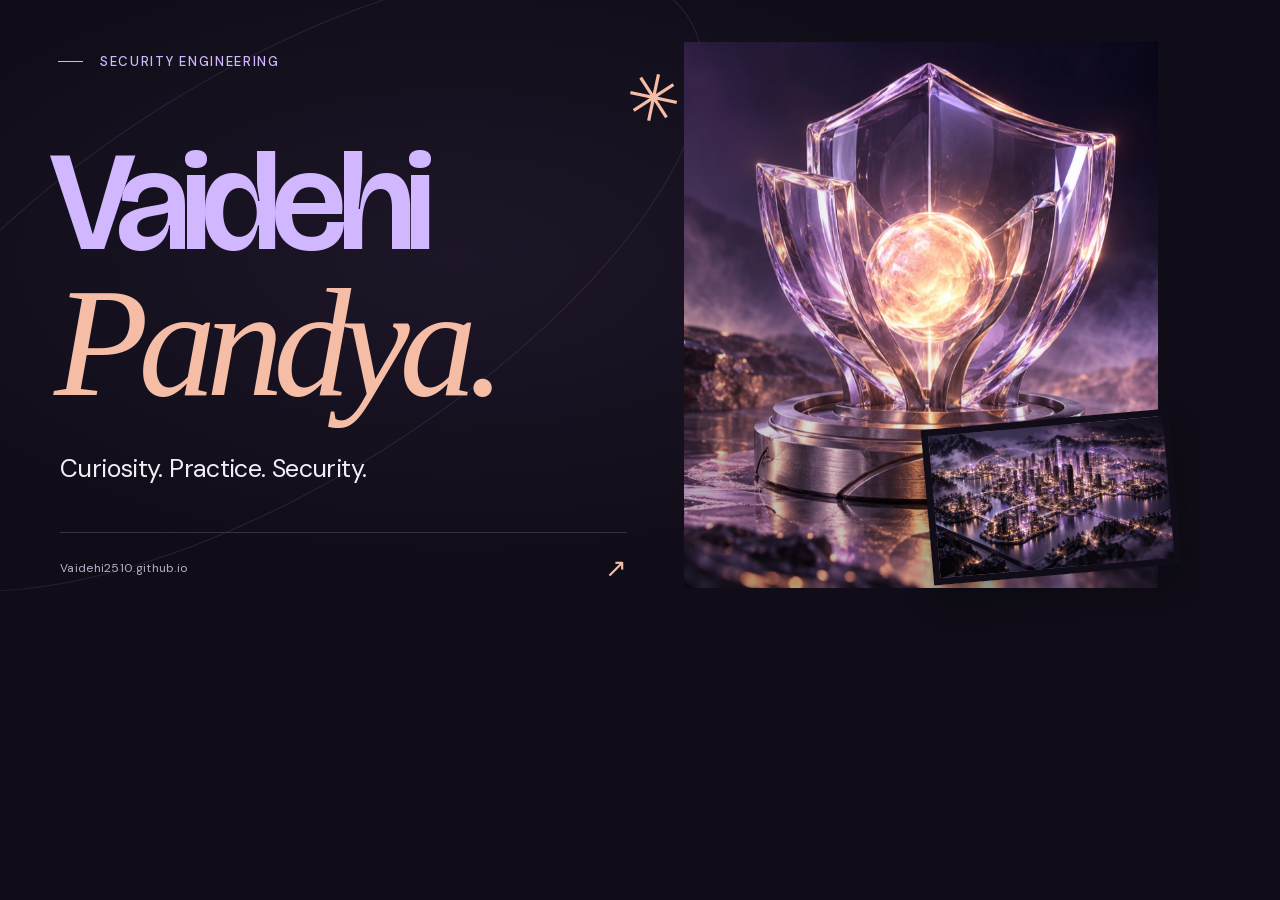
==== scripts/social-preview.html @ 8601d387 "Rebuild portfolio with editorial motion and illustrated projects" ====
<!doctype html>
<html lang="en">
<head>
  <meta charset="utf-8">
  <meta name="viewport" content="width=device-width, initial-scale=1">
  <title>Vaidehi Pandya — Social preview source</title>
  <!-- Render at a 1200 × 630 viewport, device scale factor 1, after fonts and images load. -->
  <style>
    @font-face { font-family: Bricolage; src: url('../assets/fonts/bricolage-grotesque-latin.woff2') format('woff2'); font-weight: 200 800; font-display: block; }
    @font-face { font-family: DM; src: url('../assets/fonts/dm-sans-latin.woff2') format('woff2'); font-weight: 100 900; font-display: block; }
    * { box-sizing: border-box; }
    html, body { width: 1200px; height: 630px; margin: 0; overflow: hidden; }
    body { color: #f4edf8; background: #100d18; font-family: DM, sans-serif; }
    main { position: relative; width: 100%; height: 100%; overflow: hidden; background: radial-gradient(ellipse at 38% 41%, #44305740, transparent 59%), #100d18; }
    .orbit { position: absolute; top: 74px; left: -219px; width: 983px; height: 409px; border: 1px solid #b59acd25; border-radius: 50%; rotate: -32deg; }
    .image { position: absolute; top: 42px; right: 42px; width: 474px; height: 546px; overflow: hidden; }
    .image > img { width: 100%; height: 100%; object-fit: cover; object-position: 55% 50%; }
    .image::after { content: ''; position: absolute; inset: 0; background: linear-gradient(90deg, #100d1833, transparent 40%), linear-gradient(0deg, #100d1840, transparent 50%); }
    .inset { position: absolute; right: 24px; bottom: 55px; width: 249px; height: 156px; object-fit: cover; border: 7px solid #100d18; rotate: -5deg; box-shadow: 0 16px 30px #0005; }
    .label { position: absolute; left: 58px; top: 53px; margin: 0; display: flex; align-items: center; gap: 17px; font-size: 13px; font-weight: 500; letter-spacing: .13em; text-transform: uppercase; color: #d1b7ff; }
    .label::before { content: ''; width: 25px; height: 1px; background: #d1b7ff; }
    h1 { position: absolute; left: 49px; top: 139px; margin: 0; z-index: 2; font: 600 142px/.9 Bricolage, sans-serif; letter-spacing: -.068em; color: #d1b7ff; }
    h1 span { display: block; }
    h1 em { display: block; margin-left: 5px; padding-top: 4px; color: #f5bda6; font: italic 400 155px/.94 'Iowan Old Style', Georgia, serif; letter-spacing: -.065em; }
    .statement { position: absolute; left: 60px; top: 452px; margin: 0; font-size: 25px; font-weight: 400; letter-spacing: -.025em; }
    .footer { position: absolute; left: 60px; right: 573px; bottom: 49px; display: flex; justify-content: space-between; align-items: center; border-top: 1px solid #393142; padding-top: 22px; color: #b9aec8; font-size: 12px; letter-spacing: .025em; }
    .arrow { font-size: 26px; line-height: 1; color: #f5bda6; }
    .star { position: absolute; right: 520px; top: 67px; z-index: 3; font-size: 65px; line-height: 1; color: #f5bda6; rotate: 12deg; }
  </style>
</head>
<body>
  <main aria-label="Vaidehi Pandya. Security Engineering. Curiosity. Practice. Security.">
    <div class="orbit" aria-hidden="true"></div>
    <div class="image"><img src="../assets/projects/patchsentry-cover.jpg" alt="Abstract lavender glass shield enclosing a peach light."></div>
    <img class="inset" src="../assets/projects/aurora-cover.jpg" alt="An illuminated miniature city with connected signals.">
    <p class="label">Security Engineering</p>
    <span class="star" aria-hidden="true">✳</span>
    <h1><span>Vaidehi</span><em>Pandya.</em></h1>
    <p class="statement">Curiosity. Practice. Security.</p>
    <div class="footer"><span>Vaidehi2510.github.io</span><span class="arrow" aria-hidden="true">↗</span></div>
  </main>
</body>
</html>
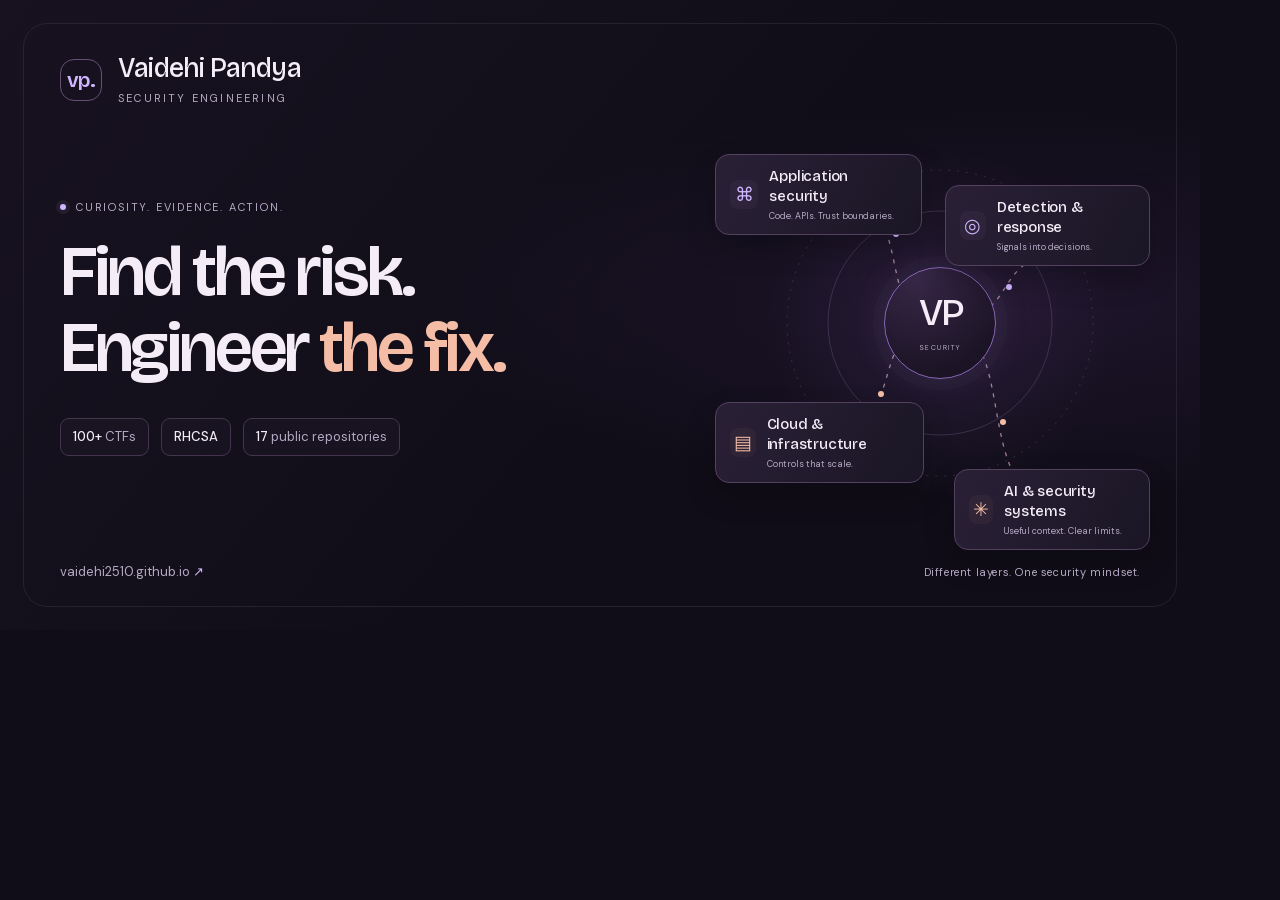
==== commit 1654e68d: "Integrate security experience and refine interactive portfolio" ====
--- a/scripts/social-preview.html
+++ b/scripts/social-preview.html
@@ -1,43 +1,28 @@
 <!doctype html>
 <html lang="en">
 <head>
-  <meta charset="utf-8">
-  <meta name="viewport" content="width=device-width, initial-scale=1">
-  <title>Vaidehi Pandya — Social preview source</title>
-  <!-- Render at a 1200 × 630 viewport, device scale factor 1, after fonts and images load. -->
-  <style>
-    @font-face { font-family: Bricolage; src: url('../assets/fonts/bricolage-grotesque-latin.woff2') format('woff2'); font-weight: 200 800; font-display: block; }
-    @font-face { font-family: DM; src: url('../assets/fonts/dm-sans-latin.woff2') format('woff2'); font-weight: 100 900; font-display: block; }
-    * { box-sizing: border-box; }
-    html, body { width: 1200px; height: 630px; margin: 0; overflow: hidden; }
-    body { color: #f4edf8; background: #100d18; font-family: DM, sans-serif; }
-    main { position: relative; width: 100%; height: 100%; overflow: hidden; background: radial-gradient(ellipse at 38% 41%, #44305740, transparent 59%), #100d18; }
-    .orbit { position: absolute; top: 74px; left: -219px; width: 983px; height: 409px; border: 1px solid #b59acd25; border-radius: 50%; rotate: -32deg; }
-    .image { position: absolute; top: 42px; right: 42px; width: 474px; height: 546px; overflow: hidden; }
-    .image > img { width: 100%; height: 100%; object-fit: cover; object-position: 55% 50%; }
-    .image::after { content: ''; position: absolute; inset: 0; background: linear-gradient(90deg, #100d1833, transparent 40%), linear-gradient(0deg, #100d1840, transparent 50%); }
-    .inset { position: absolute; right: 24px; bottom: 55px; width: 249px; height: 156px; object-fit: cover; border: 7px solid #100d18; rotate: -5deg; box-shadow: 0 16px 30px #0005; }
-    .label { position: absolute; left: 58px; top: 53px; margin: 0; display: flex; align-items: center; gap: 17px; font-size: 13px; font-weight: 500; letter-spacing: .13em; text-transform: uppercase; color: #d1b7ff; }
-    .label::before { content: ''; width: 25px; height: 1px; background: #d1b7ff; }
-    h1 { position: absolute; left: 49px; top: 139px; margin: 0; z-index: 2; font: 600 142px/.9 Bricolage, sans-serif; letter-spacing: -.068em; color: #d1b7ff; }
-    h1 span { display: block; }
-    h1 em { display: block; margin-left: 5px; padding-top: 4px; color: #f5bda6; font: italic 400 155px/.94 'Iowan Old Style', Georgia, serif; letter-spacing: -.065em; }
-    .statement { position: absolute; left: 60px; top: 452px; margin: 0; font-size: 25px; font-weight: 400; letter-spacing: -.025em; }
-    .footer { position: absolute; left: 60px; right: 573px; bottom: 49px; display: flex; justify-content: space-between; align-items: center; border-top: 1px solid #393142; padding-top: 22px; color: #b9aec8; font-size: 12px; letter-spacing: .025em; }
-    .arrow { font-size: 26px; line-height: 1; color: #f5bda6; }
-    .star { position: absolute; right: 520px; top: 67px; z-index: 3; font-size: 65px; line-height: 1; color: #f5bda6; rotate: 12deg; }
-  </style>
+<meta charset="utf-8">
+<meta name="viewport" content="width=1200, initial-scale=1">
+<title>Vaidehi Pandya — Security Engineering</title>
+<style>
+@font-face{font-family:Bricolage;src:url('../assets/fonts/bricolage-grotesque-latin.woff2') format('woff2');font-weight:200 800;font-display:block}
+@font-face{font-family:DM;src:url('../assets/fonts/dm-sans-latin.woff2') format('woff2');font-weight:100 1000;font-display:block}
+*{box-sizing:border-box}html,body{margin:0;width:1200px;height:630px;overflow:hidden}body{background:#100d18;color:#f4edf8;font-family:DM,sans-serif}.card{position:relative;width:1200px;height:630px;padding:52px 60px;background:radial-gradient(ellipse at 85% 48%,#3d25544d,transparent 42%),linear-gradient(130deg,#181220,#100d18 56%)}.card::before{content:'';position:absolute;inset:23px;border:1px solid #38304385;border-radius:24px;pointer-events:none}.brand{position:relative;display:flex;gap:16px;align-items:center}.brand-mark{width:42px;height:42px;border:1px solid #665075;border-radius:14px;display:grid;place-items:center;color:#d1b7ff;font-family:Bricolage,sans-serif;font-size:21px;font-weight:600;letter-spacing:-1px}.name{font:500 27px/1.2 Bricolage,sans-serif;letter-spacing:-.8px}.role{font-size:11px;line-height:1.7;color:#b4a9c3;letter-spacing:2.2px;text-transform:uppercase;margin-top:5px}.copy{position:absolute;top:200px;left:60px;width:660px}.eyebrow{display:flex;align-items:center;gap:10px;color:#b4a9c3;font-size:11px;letter-spacing:1.8px;text-transform:uppercase;margin:0 0 21px}.eyebrow i{width:6px;height:6px;border-radius:50%;background:#d1b7ff;box-shadow:0 0 0 4px #d1b7ff12}h1{font:600 70px/1.08 Bricolage,sans-serif;letter-spacing:-3.4px;margin:0}h1 span{display:block}h1 em{color:#f5bda6;font-style:normal}.proof{display:flex;gap:12px;align-items:center;margin-top:32px}.proof span{font-size:13px;line-height:1.5;padding:8px 12px;border:1px solid #44354f;border-radius:9px;color:#b4a9c3;background:#21192c66}.proof strong{color:#f4edf8;font-weight:500}.footer{position:absolute;bottom:50px;left:60px;right:60px;display:flex;align-items:center;justify-content:space-between;color:#b4a9c3;font-size:13px}.footer span:last-child{font-size:11px;letter-spacing:.6px}.footer b{font-weight:400;color:#d1b7ff}.map{position:absolute;left:715px;top:115px;width:435px;height:430px}.connections{position:absolute;inset:0;width:435px;height:430px}.core{position:absolute;left:169px;top:152px;width:112px;height:112px;border-radius:50%;border:1px solid #8966b6;display:flex;flex-direction:column;align-items:center;justify-content:center;background:radial-gradient(circle at 30% 10%,#372747,#1b1425 76%);box-shadow:0 0 0 11px #d1b7ff05,0 0 40px #a77ce418}.core strong{font:500 38px/1 Bricolage,sans-serif;letter-spacing:-2px}.core span{font-size:7px;letter-spacing:1.5px;color:#b4a9c3;margin-top:11px}.node{position:absolute;display:flex;gap:11px;align-items:center;min-height:63px;border:1px solid #54405f;border-radius:14px;padding:12px 14px;background:linear-gradient(120deg,#2a2036,#1a1625);box-shadow:0 13px 30px #0003}.node strong{display:block;font:500 15px/1.3 Bricolage,sans-serif;letter-spacing:-.2px}.node small{display:block;font-size:9px;color:#b4a9c3;margin-top:4px}.symbol{width:29px;height:29px;border-radius:8px;background:#d1b7ff0b;color:#d1b7ff;display:grid;place-items:center;font-size:19px}.appsec{left:0;top:39px;width:207px}.detection{right:0;top:70px;width:205px}.infra{left:0;top:287px;width:209px}.ai{right:0;top:354px;width:196px}.ai .symbol,.infra .symbol{color:#f5bda6;background:#f5bda60b}
+</style>
 </head>
 <body>
-  <main aria-label="Vaidehi Pandya. Security Engineering. Curiosity. Practice. Security.">
-    <div class="orbit" aria-hidden="true"></div>
-    <div class="image"><img src="../assets/projects/patchsentry-cover.jpg" alt="Abstract lavender glass shield enclosing a peach light."></div>
-    <img class="inset" src="../assets/projects/aurora-cover.jpg" alt="An illuminated miniature city with connected signals.">
-    <p class="label">Security Engineering</p>
-    <span class="star" aria-hidden="true">✳</span>
-    <h1><span>Vaidehi</span><em>Pandya.</em></h1>
-    <p class="statement">Curiosity. Practice. Security.</p>
-    <div class="footer"><span>Vaidehi2510.github.io</span><span class="arrow" aria-hidden="true">↗</span></div>
-  </main>
+<main class="card">
+  <header class="brand"><div class="brand-mark" aria-hidden="true">vp.</div><div><div class="name">Vaidehi Pandya</div><div class="role">Security Engineering</div></div></header>
+  <section class="copy"><p class="eyebrow"><i aria-hidden="true"></i>Curiosity. Evidence. Action.</p><h1><span>Find the risk.</span><span>Engineer <em>the fix.</em></span></h1><div class="proof"><span><strong>100+</strong> CTFs</span><span><strong>RHCSA</strong></span><span><strong>17</strong> public repositories</span></div></section>
+  <div class="map" aria-hidden="true">
+    <svg class="connections" viewBox="0 0 435 430" xmlns="http://www.w3.org/2000/svg"><defs><linearGradient id="flow" x1="0" y1="0" x2="1" y2="1"><stop stop-color="#d1b7ff"/><stop offset="1" stop-color="#f5bda6"/></linearGradient><radialGradient id="halo"><stop stop-color="#b688e9" stop-opacity=".09"/><stop offset="1" stop-color="#b688e9" stop-opacity="0"/></radialGradient></defs><circle cx="225" cy="208" r="175" fill="url(#halo)"/><circle cx="225" cy="208" r="112" fill="none" stroke="#d1b7ff" stroke-opacity=".17"/><circle cx="225" cy="208" r="153" fill="none" stroke="#d1b7ff" stroke-opacity=".16" stroke-dasharray="2 7"/><g fill="none" stroke="url(#flow)" stroke-opacity=".65" stroke-width="1.3" stroke-dasharray="4 6"><path d="M110 73C209 73 153 208 225 208"/><path d="M338 142C278 142 304 208 225 208"/><path d="M111 318C197 318 148 208 225 208"/><path d="M340 384C255 384 307 208 225 208"/></g><g fill="#d1b7ff"><circle cx="181" cy="119" r="3"/><circle cx="294" cy="172" r="3"/></g><g fill="#f5bda6"><circle cx="166" cy="279" r="3"/><circle cx="288" cy="307" r="3"/></g></svg>
+    <div class="core"><strong>VP</strong><span>SECURITY</span></div>
+    <div class="node appsec"><div class="symbol">⌘</div><div><strong>Application security</strong><small>Code. APIs. Trust boundaries.</small></div></div>
+    <div class="node detection"><div class="symbol">◎</div><div><strong>Detection &amp; response</strong><small>Signals into decisions.</small></div></div>
+    <div class="node infra"><div class="symbol">▤</div><div><strong>Cloud &amp; infrastructure</strong><small>Controls that scale.</small></div></div>
+    <div class="node ai"><div class="symbol">✳</div><div><strong>AI &amp; security systems</strong><small>Useful context. Clear limits.</small></div></div>
+  </div>
+  <footer class="footer"><span>vaidehi2510.github.io <b>↗</b></span><span>Different layers. One security mindset.</span></footer>
+</main>
 </body>
 </html>
